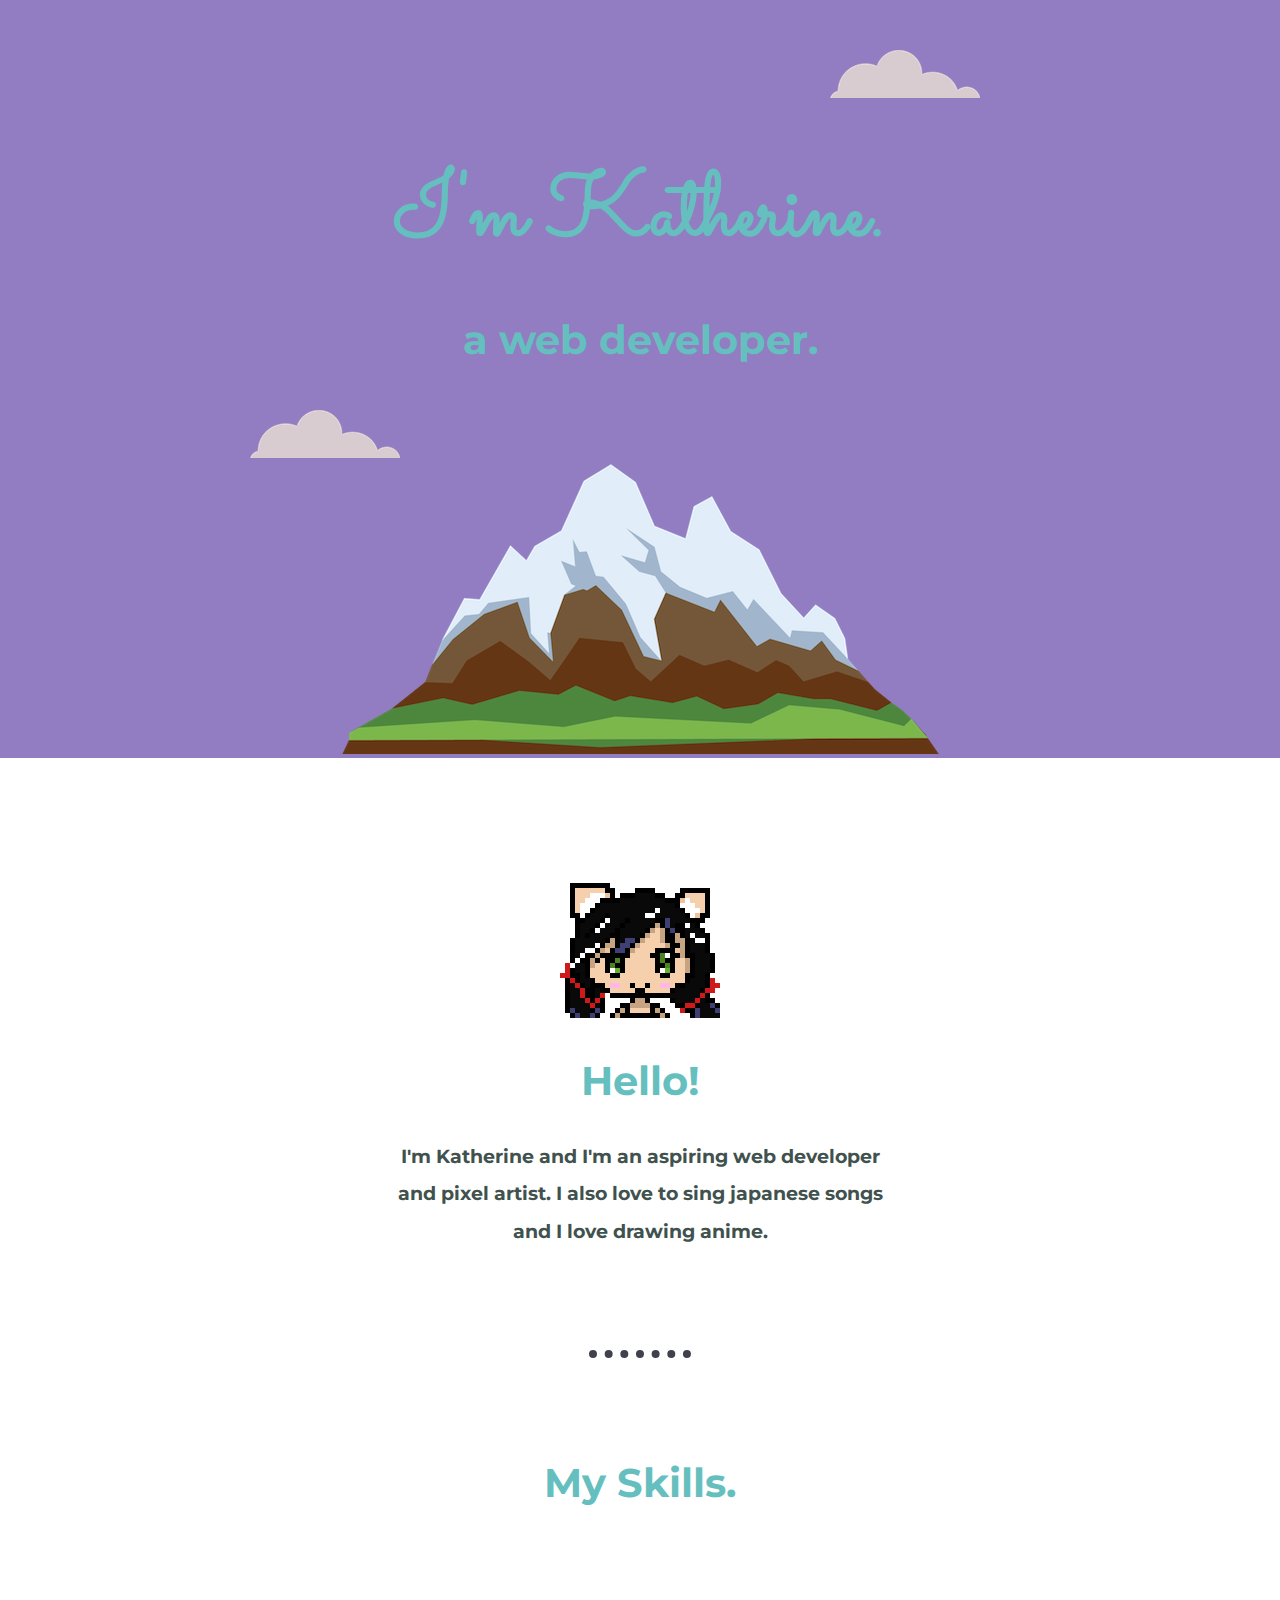
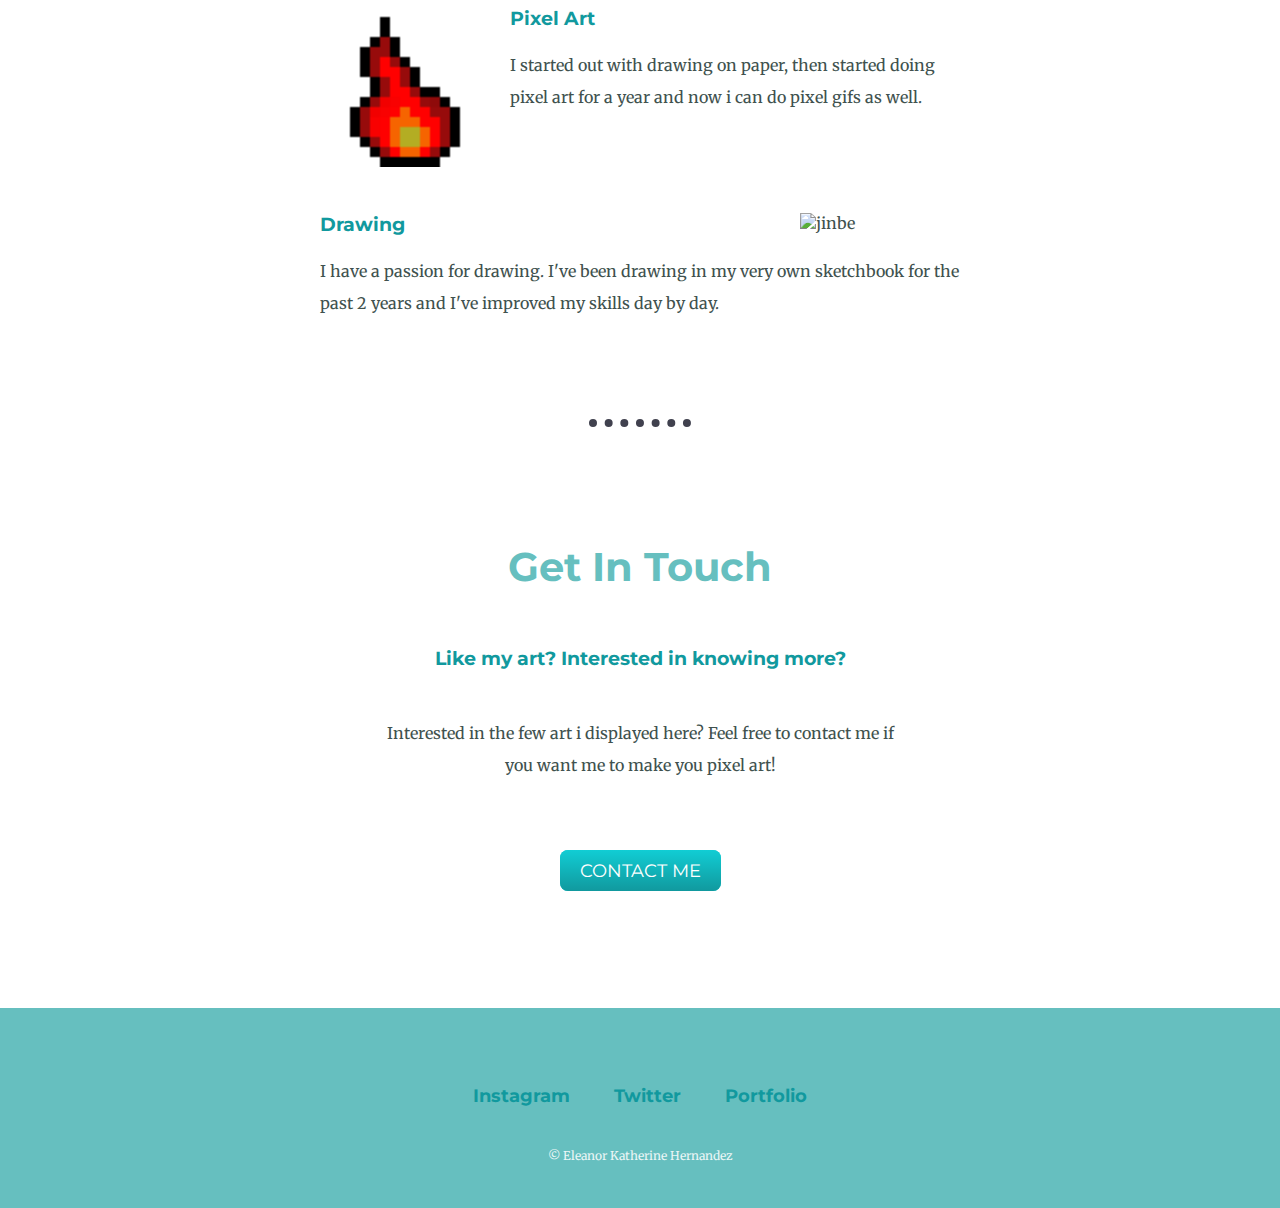
==== index.html @ a9539f67 "Add files via upload" ====
<!DOCTYPE html>
<html lang="en" dir="ltr">
  <head>
    <meta charset="utf-8">
    <title>Eleanor Katherine Hernandez</title>
    <link rel="stylesheet" href="css/styles.css">
    <link rel="icon" href="utasite.ico">
    <link rel="preconnect" href="https://fonts.googleapis.com">
    <link rel="preconnect" href="https://fonts.googleapis.com">
    <link rel="preconnect" href="https://fonts.gstatic.com" crossorigin>
    <link href="https://fonts.googleapis.com/css2?family=Merriweather&family=Montserrat:wght@100&family=Sacramento&display=swap" rel="stylesheet">
  <body>

  <div class="topcontainer">
    <img class="topcloud" src="images/cloud.png" alt="cloud-img">
     <h1>I'm Katherine.</h1>
     <h2>a web developer.</h2>
     <img class="bottomcloud" src="images/cloud.png" alt="cloud">
     <img src="images/mountain.png" alt="mountain-img">
  </div>

  <div class="middle-container">
    <div class="profile">
      <img class ="profile" src="kyaru.png" alt="kyaru-pixel-art">
      <h2>Hello!</h2>
      <h3><p class="headtext">I'm Katherine and I'm an aspiring web developer and pixel artist. I also love to sing japanese songs and I love drawing anime.</h3></p>
    </div>
    <hr>
    <div class="skills">
      <h2>My Skills.</h2>
      <div class="skill-row">
        <img class="fire" src="fire.gif" alt="fire">
        <h3>Pixel Art</h3>
        <p class="target">I started out with drawing on paper, then started doing pixel art for a year and now i can do pixel gifs as well.</p>
      </div>
      <div class="skill-row">
        <img class="wand" src="jinbe.png" alt="jinbe">
        <h3>Drawing</h3>
        <p class="secondtarget">I have a passion for drawing. I've been drawing in my very own sketchbook for the past 2 years and I've improved my skills day by day.</p>
      </div>
    </div>
    <hr>
    <div class="contact-me">
      <h2>Get In Touch</h2>
      <h3 class="apple">Like my art? Interested in knowing more?</h3>
      <p class ="art">Interested in the few art i displayed here? Feel free to contact me if you want me to make you pixel art!</p>
      <br>
      <a class="btn" href="mailto:mymailt0acc0unt@gmail.com">CONTACT ME</a>
    </div>
  </div>
  <br>


  <div class="bottom-container">
    <a class="business" href="https://www.instagram.com/sharkteto/"><strong>Instagram</strong></a>
    <a class="twitter" href="https://twitter.com/P0tat0Artist"><strong>Twitter</strong></a>
    <a class="website" href="portfolio.html"><strong>Portfolio</strong></a>
    <p class="bottom-container-text">© Eleanor Katherine Hernandez</p>
  </div>


  </body>
</html>
---- css/styles.css ----
body {
  margin: 0;
  text-align: center;
  font-family: 'Merriweather', serif;
  color: #40514E;
}

a:link {
  text-decoration: none;
  font-size: 1.1rem;
  font-family: 'Montserrat', sans-serif;
}

a:hover {
  color: #EAF6F6;
}

.art {
 margin: 40px auto 40px auto;
 width: 40%;
}

.bottomcloud {
  position: absolute;
  left: 250px;
  bottom: 300px;
}

.bottom-container {
background-color: #66BFBF;
padding: 40px 0 20px 0;
}

.bottom-container-text {
  color: #EAF6F6;
  margin: 60px auto 20px auto;
  font-size: 0.75rem;
  width: 50%;
}

.business {
  color: #11999E;
  line-height: 2;
  position: relative;
  top: 30px;
  right: 40px;
}

.twitter {
  color: #11999E;
  line-height: 2;
  position: relative;
  top: 30px;
}

.website {
  color: #11999E;
  line-height: 2;
  position: relative;
  top: 30px;
  left: 40px;
}

.headtext {
  color: #40514E;
  margin: 0 auto 100px auto;
  width: 40%;
}

.profile {
  margin: 50px auto 0 auto;
}

.contact-me {
line-height: 2;
}

.fire {
  width: 25%;
  float: left;
  margin-right: 30px;
}



hr {
border-style: none;
border-top-style: dotted;
border-width: 8px;
width: 8%;
border-color: #40414E;
margin: 10px auto 100px auto;
}


h1 {
  font-size: 5.625rem;
  margin: 50px auto 0 auto;
  font-family: 'Sacramento', cursive;
  color: #66BFBF;
}

h2 {
  font-family: 'Montserrat', sans-serif;
  font-size: 2.5rem;
  color: #66BFBF;
  font-weight: bolder;
}

h3 {
  font-family: 'Montserrat', sans-serif;
  color: #11999E;
  font-weight: bolder;
}

.topcontainer {
  background-color: #937DC2;
  position: relative;
  padding-top: 100px;
}

.middle-container {
  margin: 10px auto 100px auto;
}

.topcloud {
  position: absolute;
  right: 300px;
  top: 50px;
}

.skill-row {
  width: 50%;
  margin: 100px auto 100px auto;
  text-align: left;
}

p {
  line-height: 2;
}

.wand {
  width: 25%;
  float: right;
  margin-left: 30px;
}

.jinbei {
  width: 50%;
  margin: 100px auto;
}

.btn {
  background: #11CDD4;
  background-image: -webkit-linear-gradient(top, #11CDD4, #11999E);
  background-image: -moz-linear-gradient(top, #11CDD4, #11999E);
  background-image: -ms-linear-gradient(top, #11CDD4, #11999E);
  background-image: -o-linear-gradient(top, #11CDD4, #11999E);
  background-image: linear-gradient(to bottom, #11CDD4, #11999E);
  -webkit-border-radius: 8;
  -moz-border-radius: 8;
  border-radius: 8px;
  font-family: 'Montserrat', sans-serif;
  color: #ffffff;
  font-size: 20px;
  padding: 10px 20px 10px 20px;
  text-decoration: none;
}

.btn:hover {
  background: #30E3CB;
  background-image: -webkit-linear-gradient(top, #30E3CB, #2BC4AD);
  background-image: -moz-linear-gradient(top, #30E3CB, #2BC4AD);
  background-image: -ms-linear-gradient(top, #30E3CB, #2BC4AD);
  background-image: -o-linear-gradient(top, #30E3CB, #2BC4AD);
  background-image: linear-gradient(to bottom, #30E3CB, #2BC4AD);
  text-decoration: none;
}
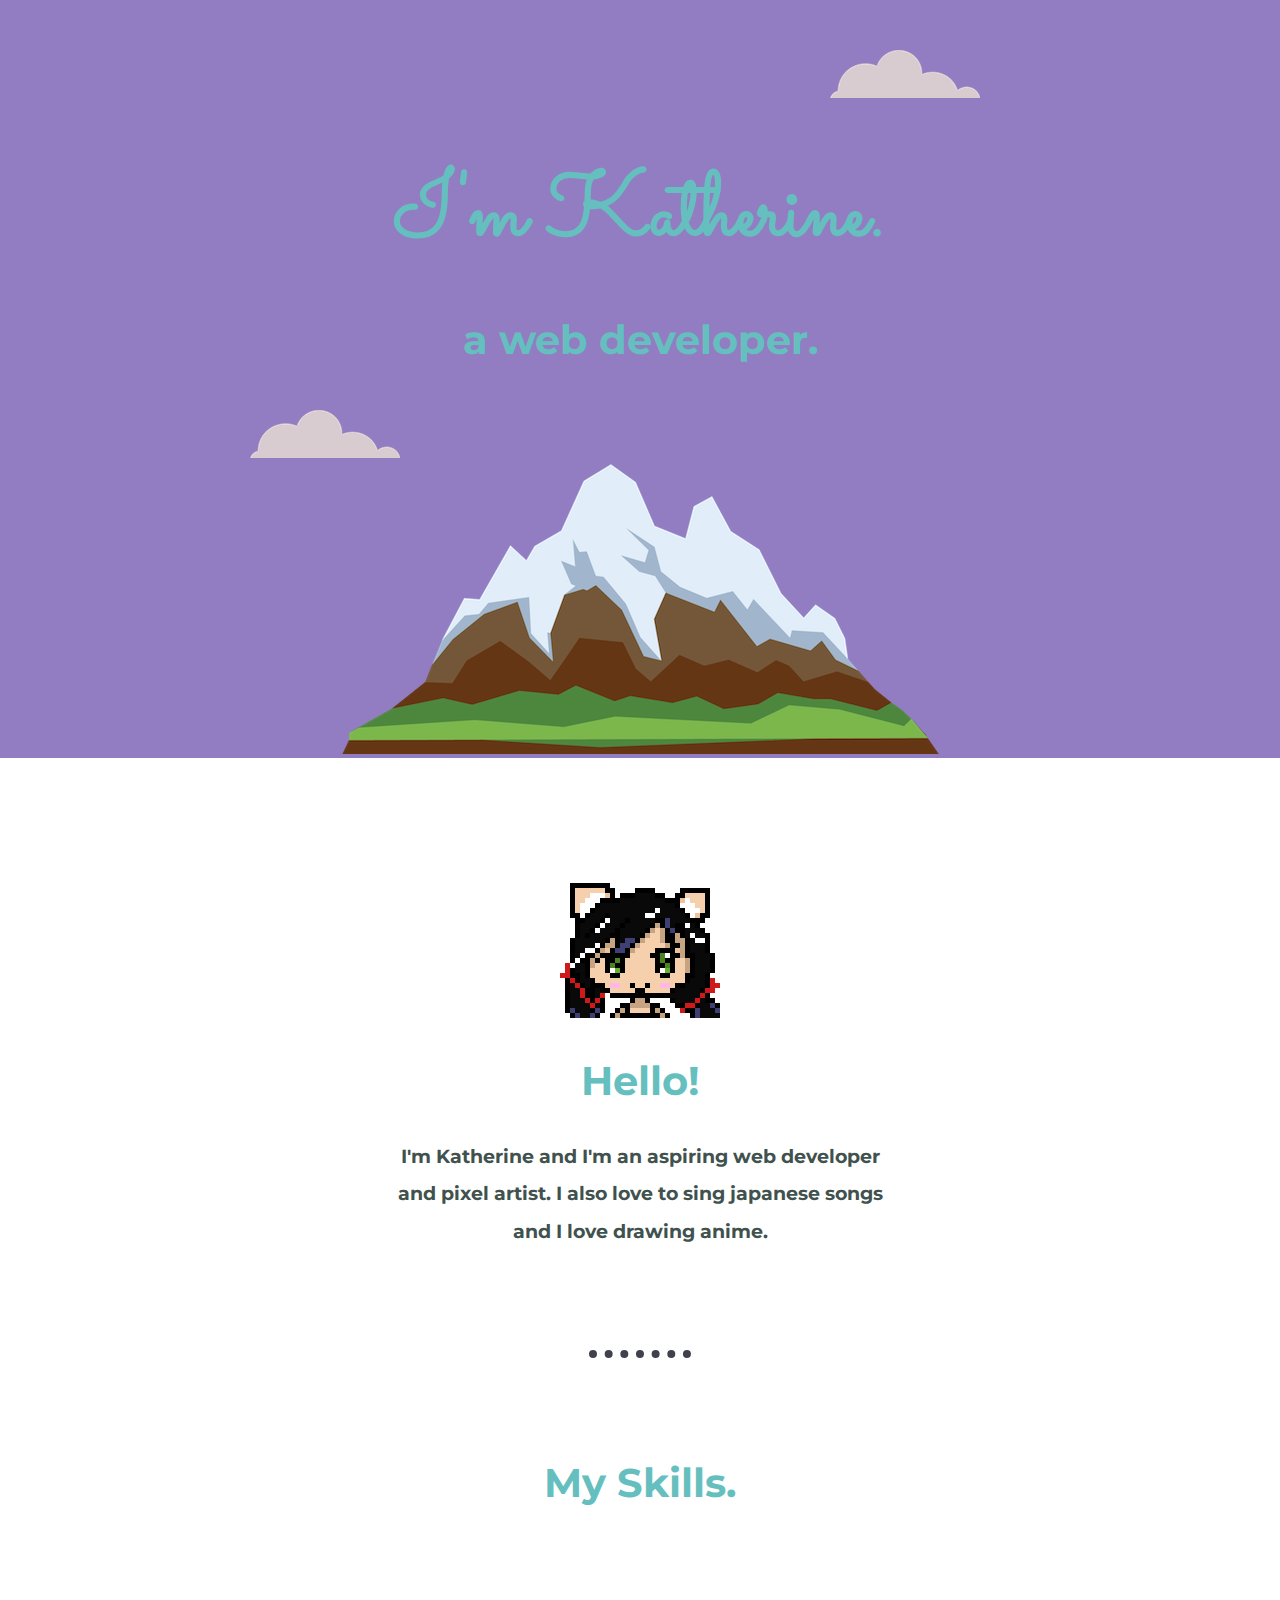
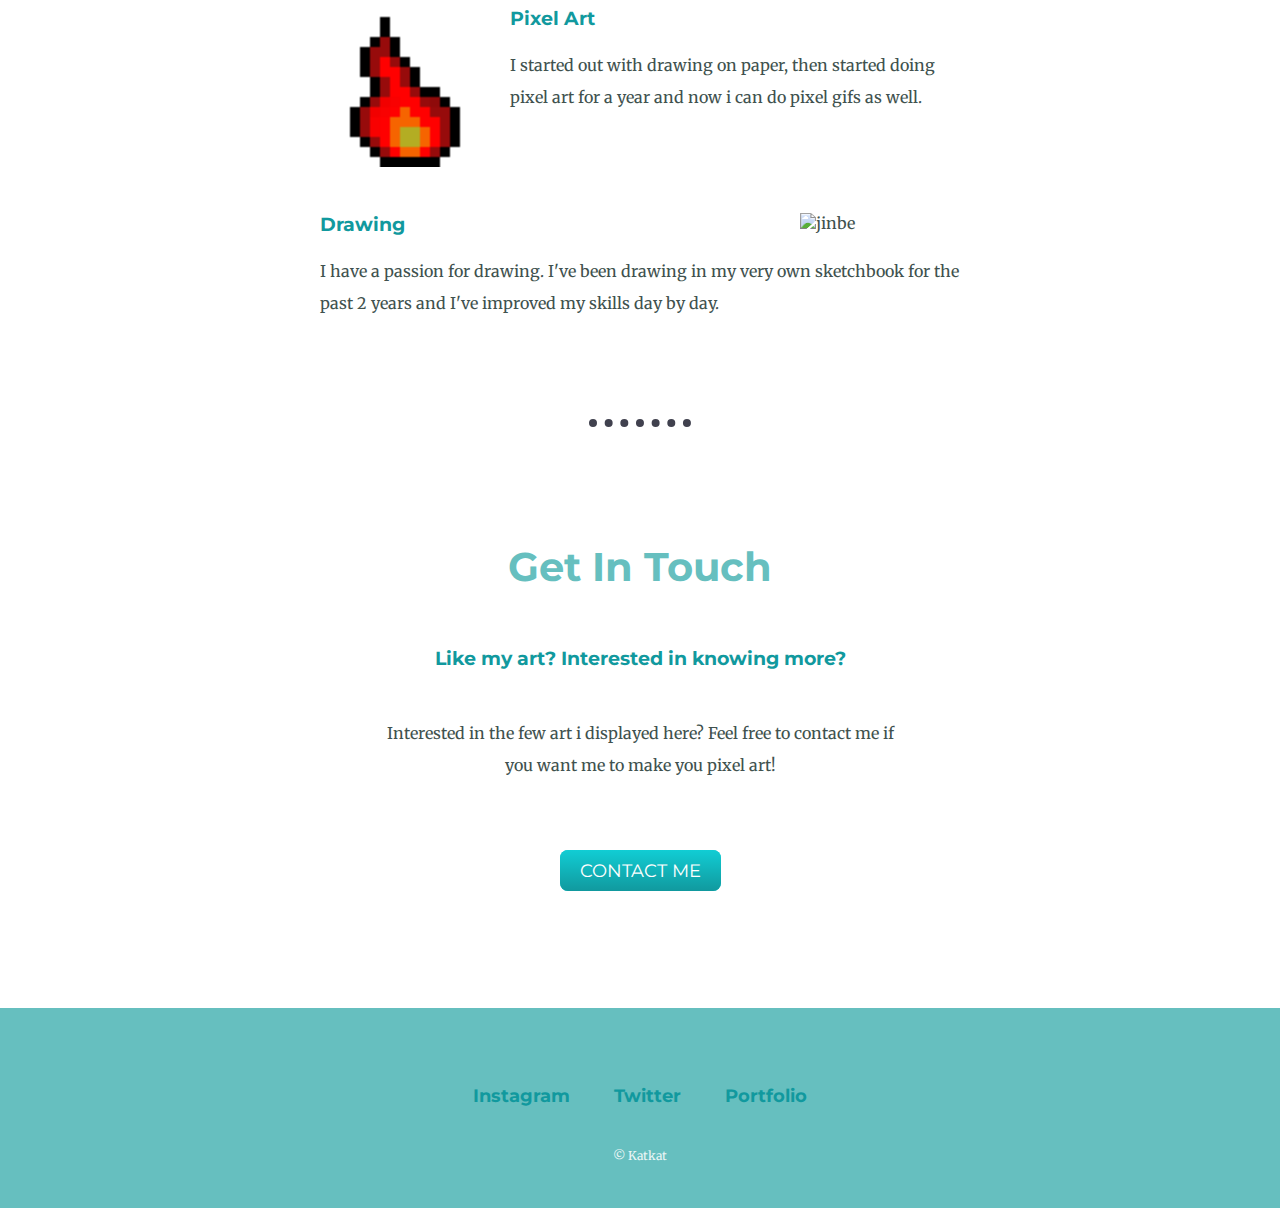
==== commit 426dc7d7: "Update index.html" ====
--- a/index.html
+++ b/index.html
@@ -55,7 +55,7 @@
     <a class="business" href="https://www.instagram.com/sharkteto/"><strong>Instagram</strong></a>
     <a class="twitter" href="https://twitter.com/P0tat0Artist"><strong>Twitter</strong></a>
     <a class="website" href="portfolio.html"><strong>Portfolio</strong></a>
-    <p class="bottom-container-text">© Eleanor Katherine Hernandez</p>
+    <p class="bottom-container-text">© Katkat</p>
   </div>
 
 
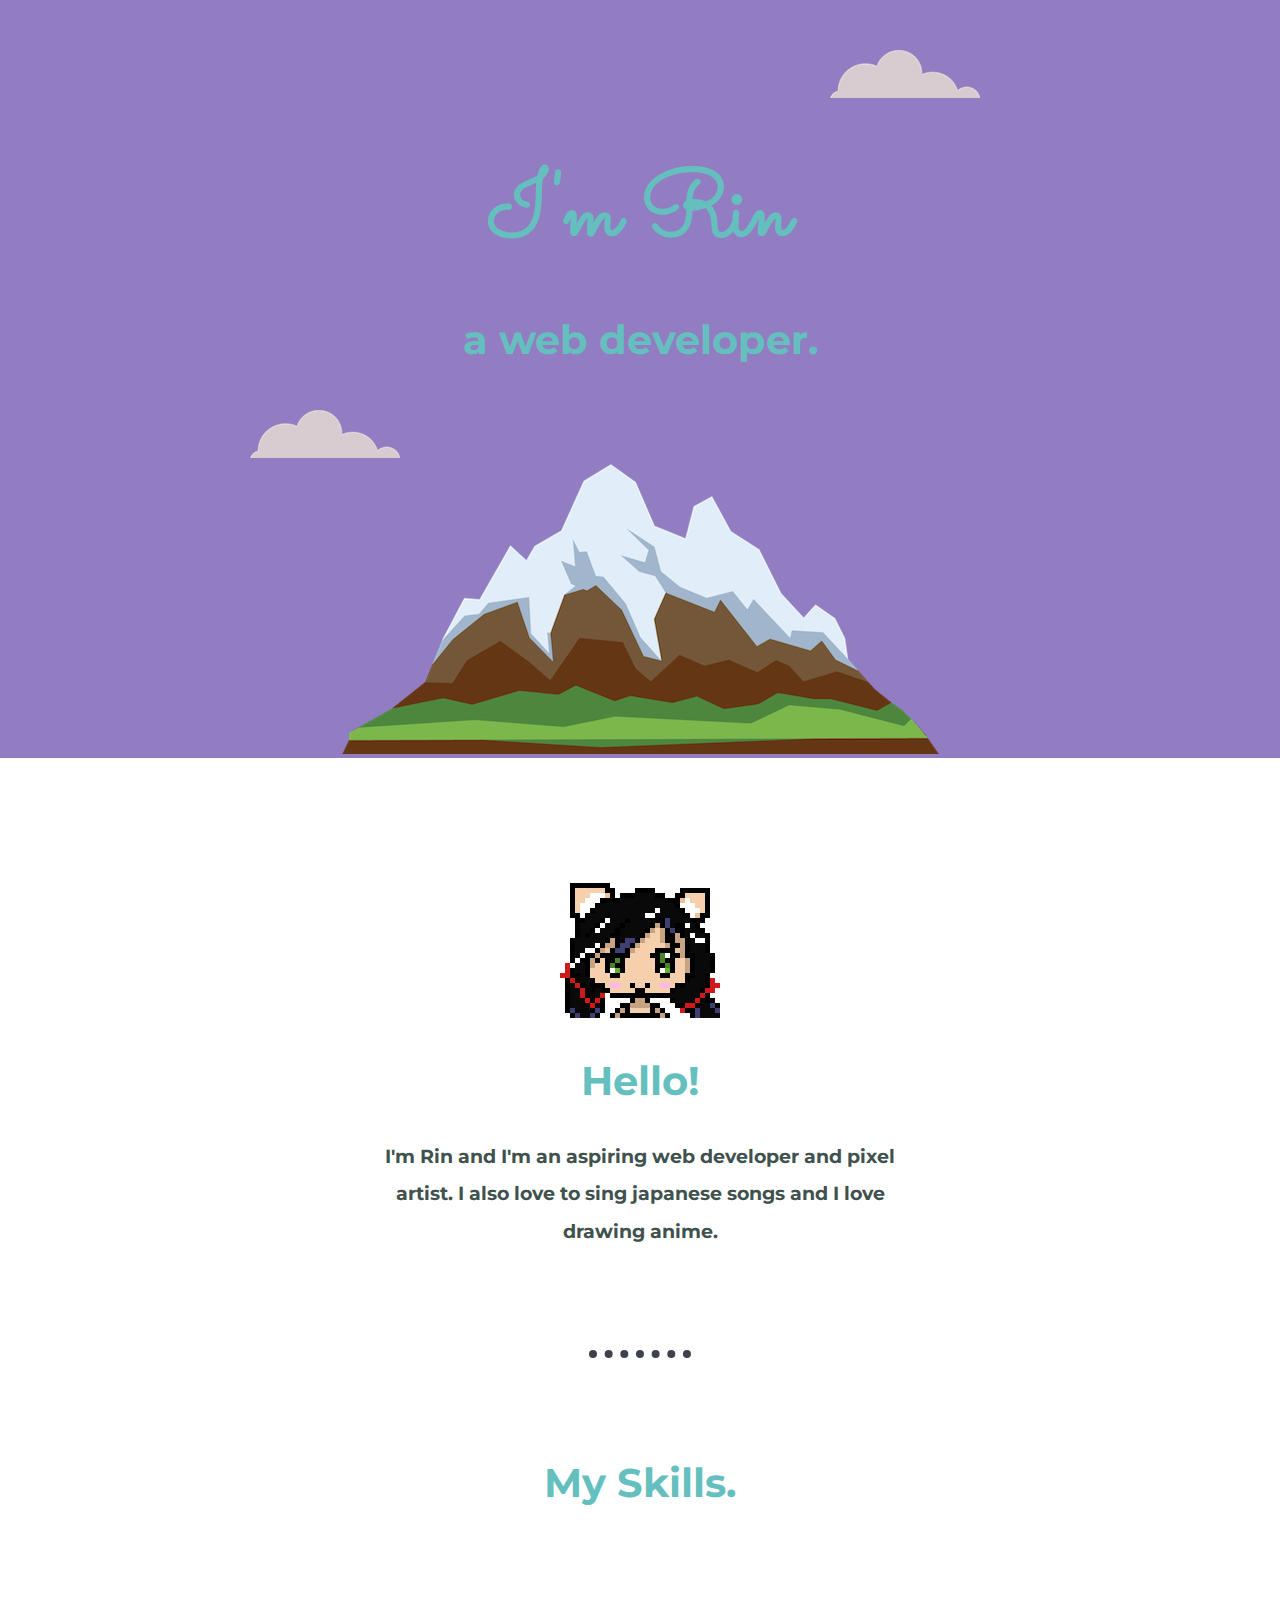
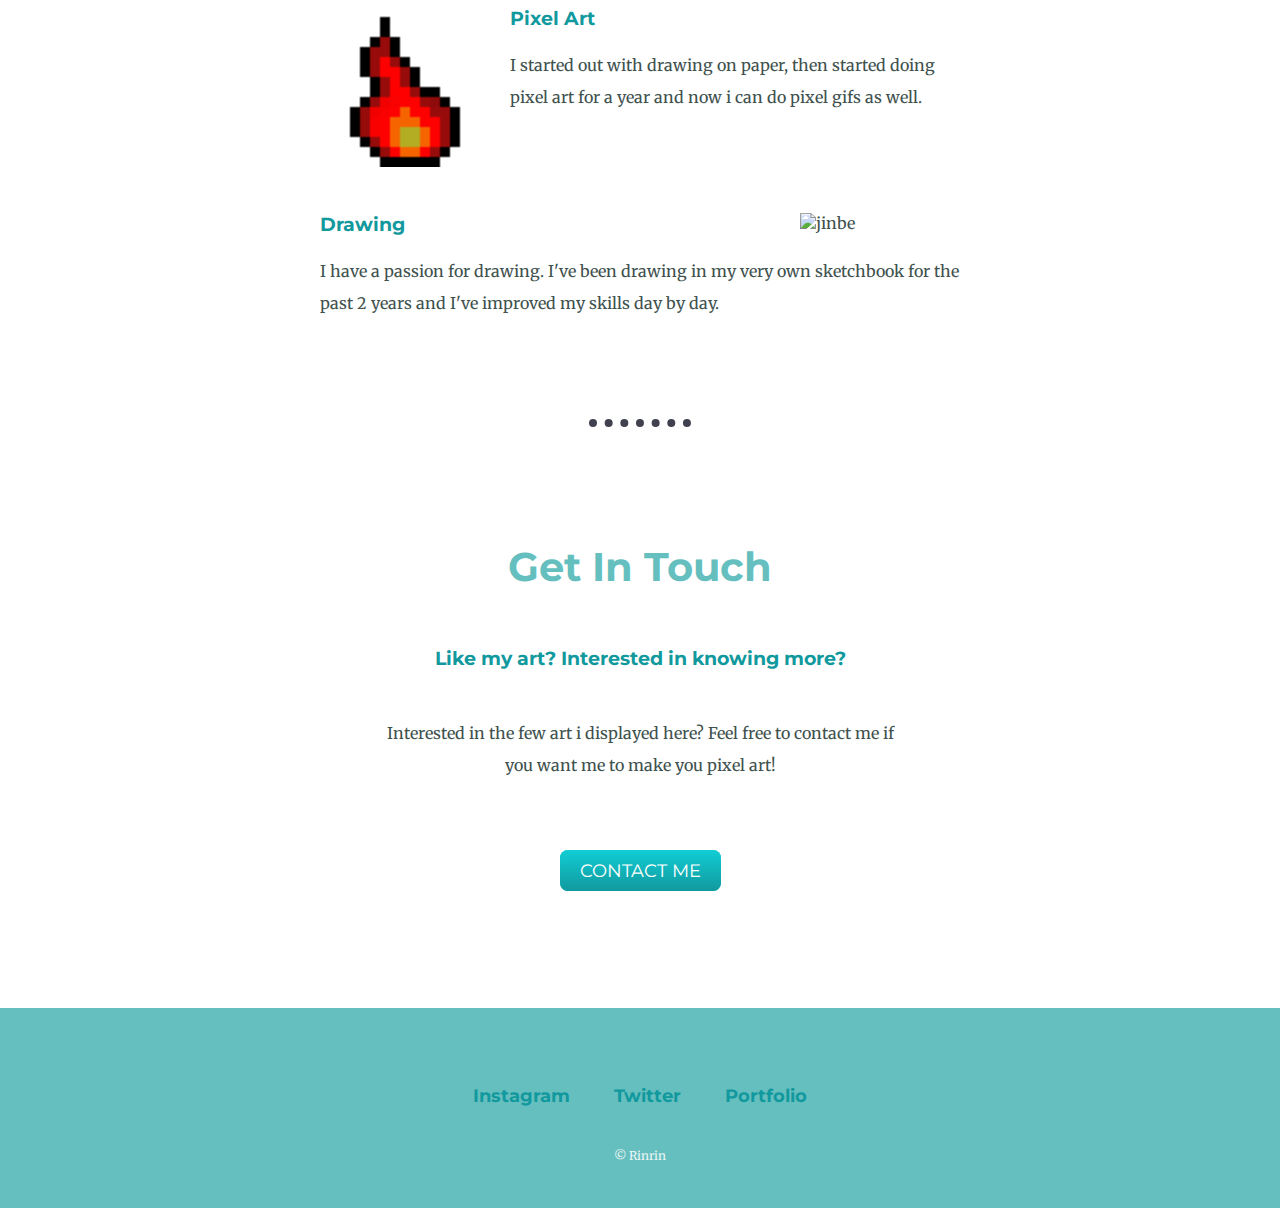
==== commit 4db1b22a: "Update index.html" ====
--- a/index.html
+++ b/index.html
@@ -2,7 +2,7 @@
 <html lang="en" dir="ltr">
   <head>
     <meta charset="utf-8">
-    <title>Eleanor Katherine Hernandez</title>
+    <title>Rin</title>
     <link rel="stylesheet" href="css/styles.css">
     <link rel="icon" href="utasite.ico">
     <link rel="preconnect" href="https://fonts.googleapis.com">
@@ -13,7 +13,7 @@
 
   <div class="topcontainer">
     <img class="topcloud" src="images/cloud.png" alt="cloud-img">
-     <h1>I'm Katherine.</h1>
+     <h1>I'm Rin</h1>
      <h2>a web developer.</h2>
      <img class="bottomcloud" src="images/cloud.png" alt="cloud">
      <img src="images/mountain.png" alt="mountain-img">
@@ -23,7 +23,7 @@
     <div class="profile">
       <img class ="profile" src="kyaru.png" alt="kyaru-pixel-art">
       <h2>Hello!</h2>
-      <h3><p class="headtext">I'm Katherine and I'm an aspiring web developer and pixel artist. I also love to sing japanese songs and I love drawing anime.</h3></p>
+      <h3><p class="headtext">I'm Rin and I'm an aspiring web developer and pixel artist. I also love to sing japanese songs and I love drawing anime.</h3></p>
     </div>
     <hr>
     <div class="skills">
@@ -52,10 +52,10 @@
 
 
   <div class="bottom-container">
-    <a class="business" href="https://www.instagram.com/sharkteto/"><strong>Instagram</strong></a>
+    <a class="business" href=""><strong>Instagram</strong></a>
     <a class="twitter" href="https://twitter.com/P0tat0Artist"><strong>Twitter</strong></a>
     <a class="website" href="portfolio.html"><strong>Portfolio</strong></a>
-    <p class="bottom-container-text">© Katkat</p>
+    <p class="bottom-container-text">© Rinrin</p>
   </div>
 
 
